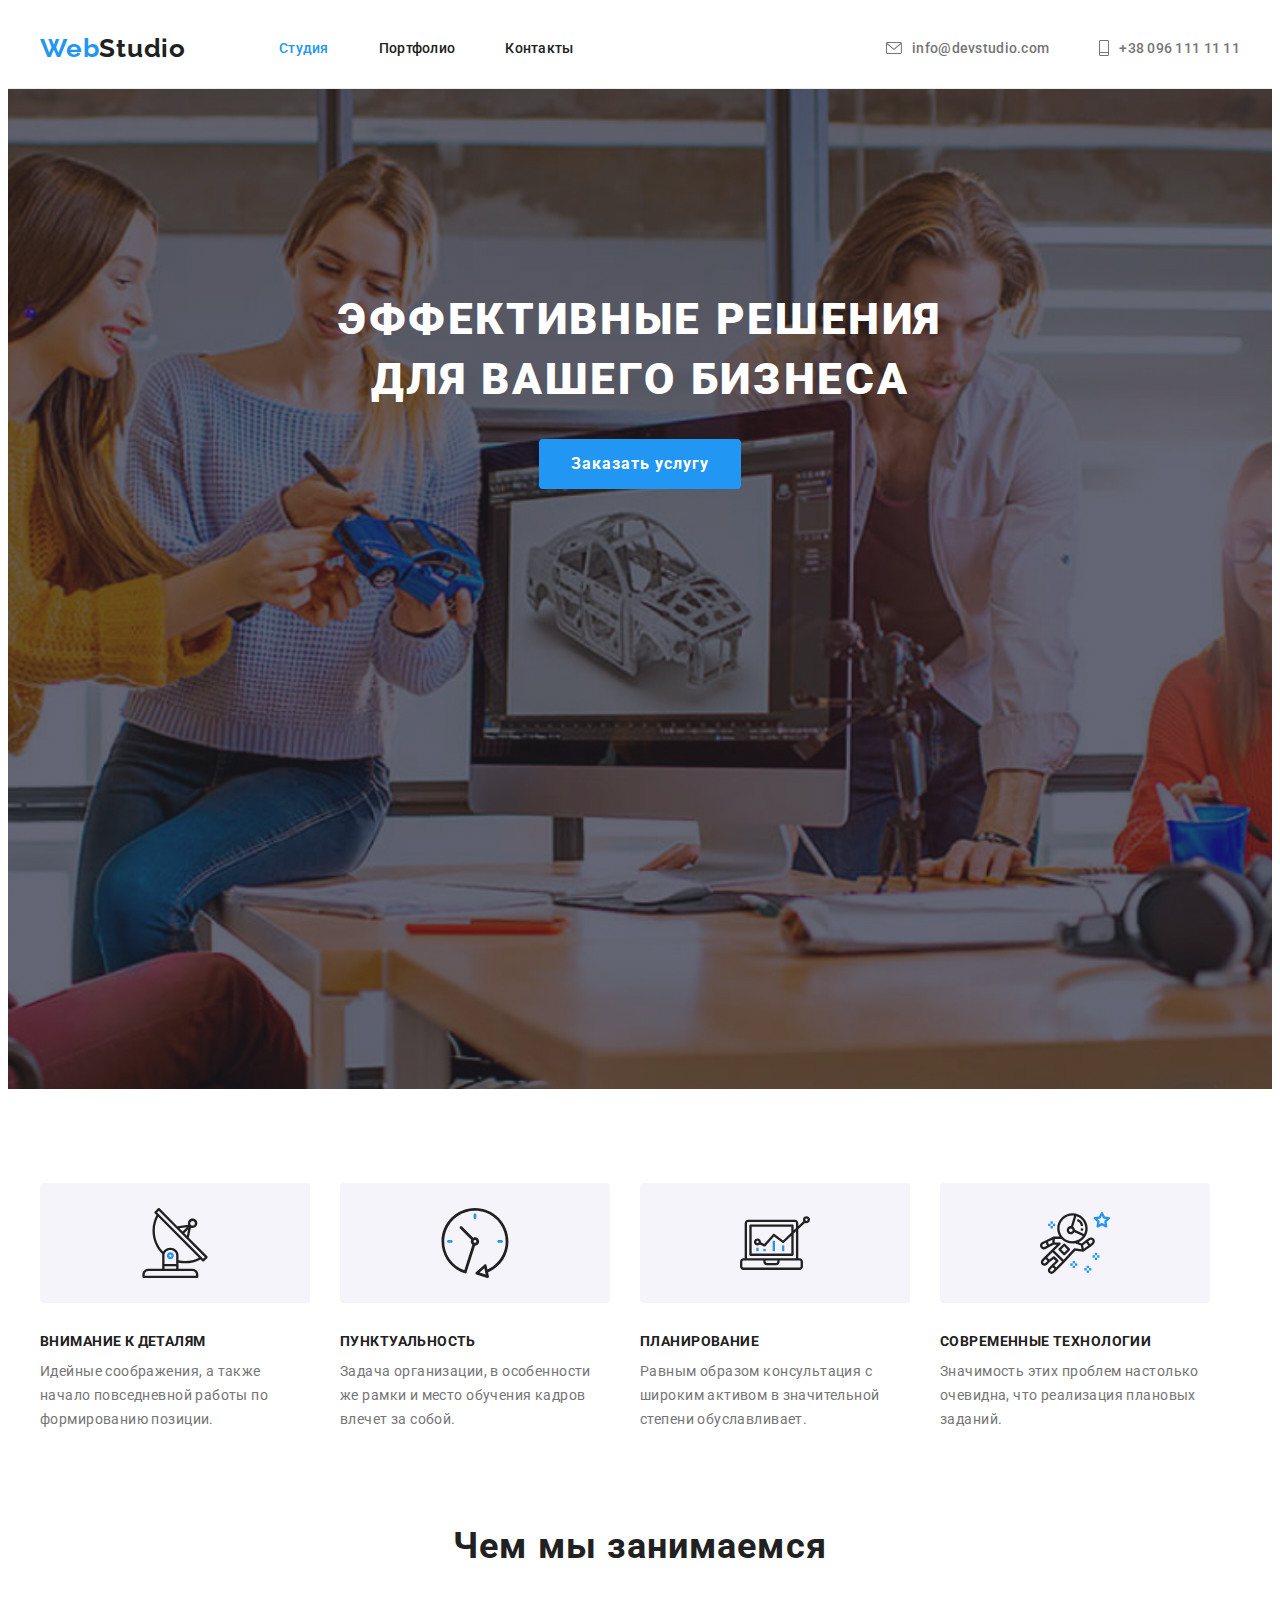
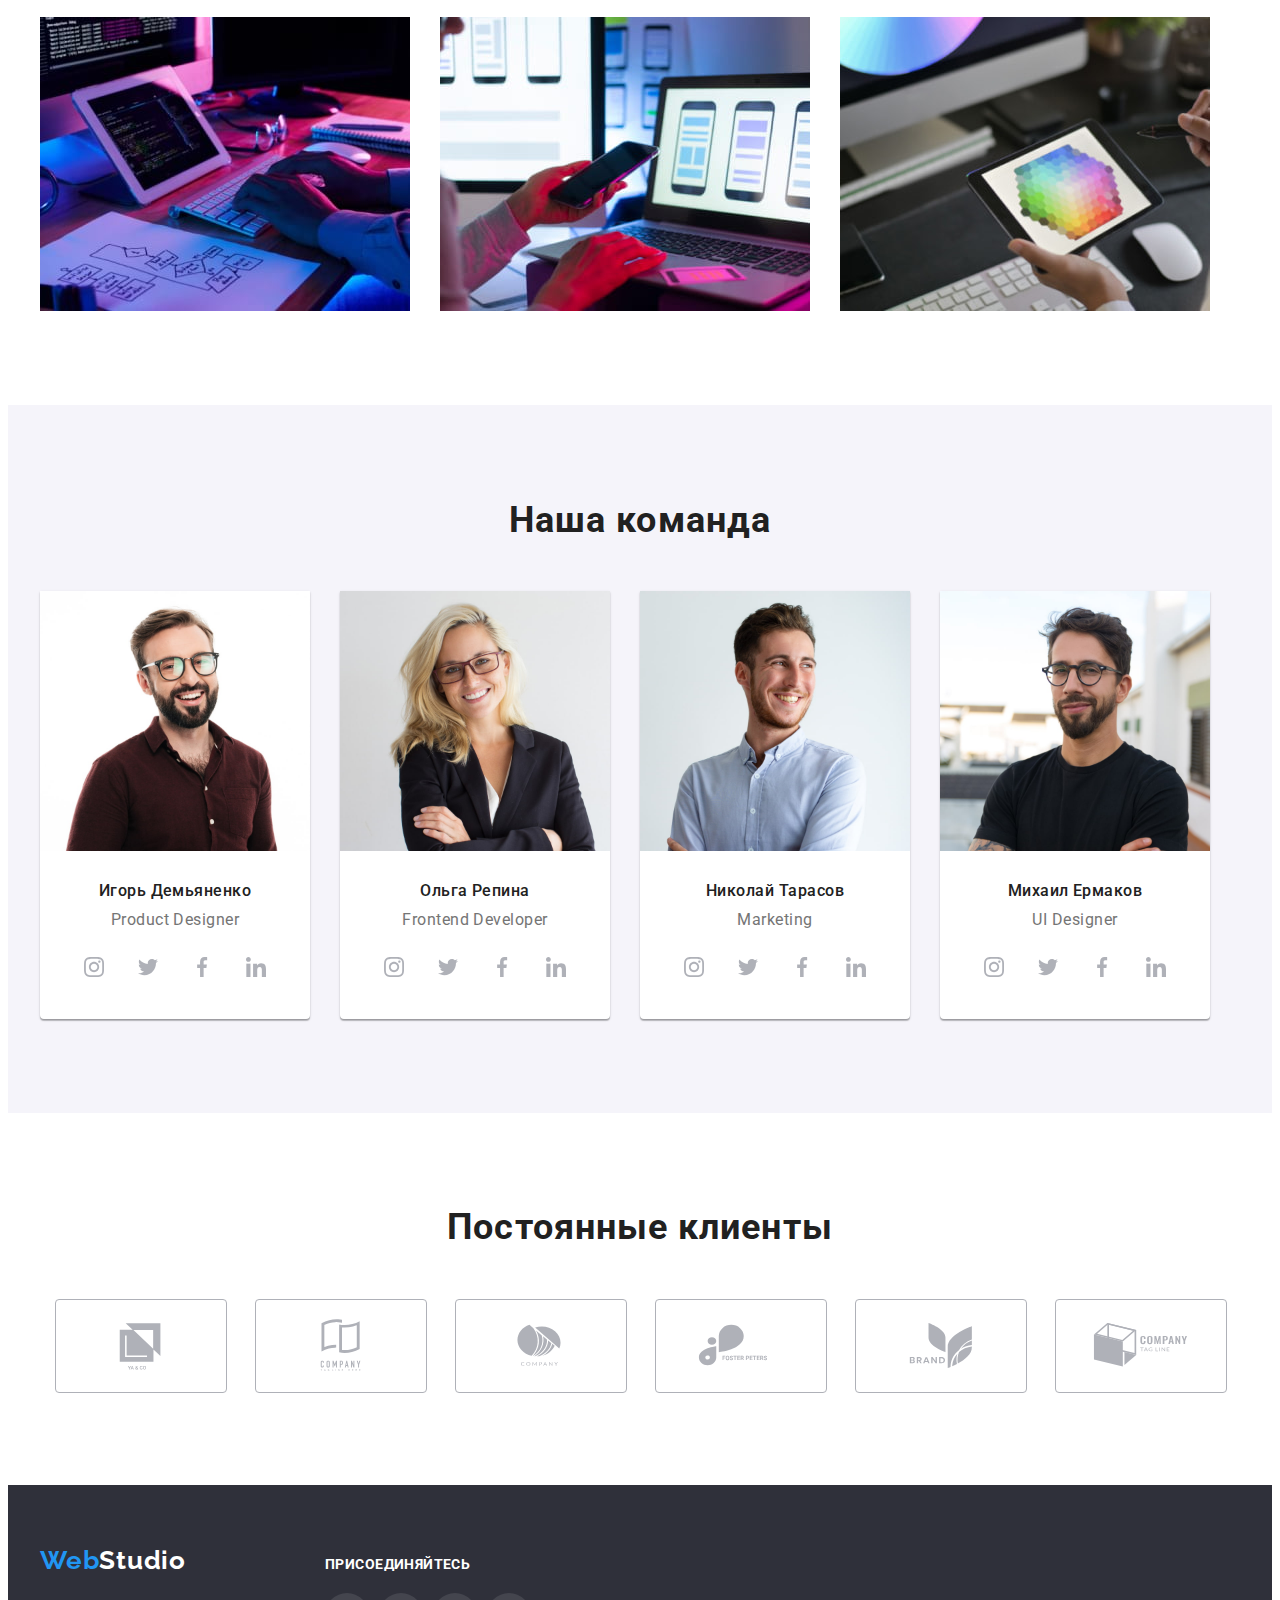
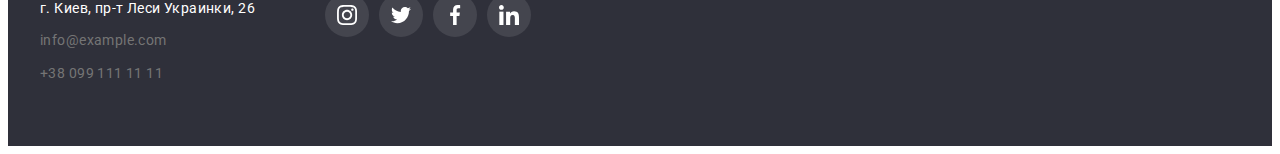
==== index.html @ 0fb49378 "Initial commit" ====
<!DOCTYPE html>
<html lang="ru">
  <head>
    <meta charset="UTF-8" />
    <meta http-equiv="X-UA-Compatible" content="IE=edge" />
    <meta name="viewport" content="width=device-width, initial-scale=1.0" />
    <title>Webstudio</title>
    <!-- Fonts start -->
    <link rel="preconnect" href="https://fonts.googleapis.com" />
    <link rel="preconnect" href="https://fonts.gstatic.com" crossorigin />
    <link
      href="https://fonts.googleapis.com/css2?family=Raleway:wght@700&family=Roboto:wght@400;500;700;900&display=swap"
      rel="stylesheet"
    />
    <link
      rel="stylesheet"
      href="https://cdnjs.cloudflare.com/ajax/libs/modern-normalize/1.1.0/modern-normalize.min.css"
      integrity="sha512-wpPYUAdjBVSE4KJnH1VR1HeZfpl1ub8YT/NKx4PuQ5NmX2tKuGu6U/JRp5y+Y8XG2tV+wKQpNHVUX03MfMFn9Q=="
      crossorigin="anonymous"
      referrerpolicy="no-referrer"
    />
    <!-- Fonts end -->
    <link rel="stylesheet" href="./css/style.css" />
  </head>
  <body>
    <!-- header section -->
    <header class="header section">
      <div class="container">
        <nav class="header-nav">
          <a class="header-logo link logo" href="./index.html">
            Web<span class="logo-accent-main">Studio</span>
          </a>
          <ul class="header-list list">
            <li class="header-item">
              <a class="header-link current link" href="./index.html">Студия</a>
            </li>
            <li class="header-item">
              <a class="header-link link" href="./portfolio.html">Портфолио</a>
            </li>
            <li class="header-item">
              <a class="header-link link" href="">Контакты</a>
            </li>
          </ul>
        </nav>
        <ul class="contacts-list list">
          <li class="contacts-item">
            <a class="header-contacts link" href="mailto:info@devstudio.com">
              <svg class="main-contact-icon" width="16" height="12">
                <use href="./images/icons.svg#icon-mail"></use>
                </svg>
              info@devstudio.com</a>
          </li>
          <li class="contacts-item">
            <a class="header-contacts link" href="tel:+380961111111">
              <svg class="main-contact-icon" width="10" height="16">
                <use href="./images/icons.svg#icon-phone"></use>
                </svg>
              +38 096 111 11 11</a>
          </li>
        </ul>
      </div>
    </header>
    <!-- main section -->
    <main>
      <!--Hero section-->
      <section class="hero">
        <div class="container">
          <h1 class="hero-title">Эффективные решения для вашего бизнеса</h1>
          <button class="hero-btn" type="button">Заказать услугу</button>
        </div>
      </section>
      <!-- About section -->
      <section class="about bgc">
        <div class="container">
          <h2 class="visually-hidden">О нас</h2>
          <ul class="about-list list">
            <li class="about-item">
              <div class="icon-box">
                <svg class="about-icon">
                  <use href="./images/icons.svg#icon-antenna"></use>
                </svg>
              </div>
              <h3 class="about-pre-title">Внимание к деталям</h3>
              <p class="about-text">
                Идейные соображения, а также начало повседневной работы по формированию позиции.
              </p>
            </li>
            <li class="about-item">
              <div class="icon-box">
                <svg class="about-icon">
                  <use href="./images/icons.svg#icon-clock"></use>
                </svg>
              </div>
              <h3 class="about-pre-title">Пунктуальность</h3>
              <p class="about-text">
                Задача организации, в особенности же рамки и место обучения кадров влечет за собой.
              </p>
            </li>
            <li class="about-item">
              <div class="icon-box">
                <svg class="about-icon">
                  <use href="./images/icons.svg#icon-diagram"></use>
                </svg>
              </div>
              <h3 class="about-pre-title">Планирование</h3>
              <p class="about-text">
                Равным образом консультация с широким активом в значительной степени обуславливает.
              </p>
            </li>
            <li class="about-item">
              <div class="icon-box">
                <svg class="about-icon">
                  <use href="./images/icons.svg#icon-astronaut"></use>
                </svg>
              </div>
              <h3 class="about-pre-title">Современные технологии</h3>
              <p class="about-text">
                Значимость этих проблем настолько очевидна, что реализация плановых заданий.
              </p>
            </li>
          </ul>
        </div>
      </section>
      <section class="gallery bgc">
        <div class="container">
          <h2 class="gallery-title title">Чем мы занимаемся</h2>
          <ul class="gallery-list list">
            <li class="gallery-item">
              <img
                class="images"
                src="./images/img-1.jpg"
                alt="работа с пк за столом"
                width="370"
                height="294"
              />
            </li>
            <li class="gallery-item">
              <img
                class="images"
                src="./images/img-2.jpg"
                alt="работа с пк за столом"
                width="370"
                height="294"
              />
            </li>
            <li class="gallery-item">
              <img
                class="images"
                src="./images/img-3.jpg"
                alt="работа с пк за столом"
                width="370"
                height="294"
              />
            </li>
          </ul>
        </div>
      </section>
      <section class="masters">
        <div class="container">
          <h2 class="masters-title title">Наша команда</h2>
          <ul class="masters-list list">
            <li class="masters-item">
              <img
                class="avatar"
                src="./images/img-4.jpg"
                alt="наши сотрудники"
                width="270"
                height="260"
              />
              <div class="card-content">
                <h3 class="masters-item-title">Игорь Демьяненко</h3>
                <p class="masters-item-text" lang="en">Product Designer</p>
                <ul class="masters-soc-list list">
                  <li class="masters-soc-item"><a href="" class="masters-soc-link link">
                      <svg class="masters-soc-icon" width="20" height="20">
                          <use  href="./images/icons.svg#icon-instagram-1"></use>
                      </svg>
                  </a></li>
                  <li class="masters-soc-item"><a href="" class="masters-soc-link link">
                      <svg class="masters-soc-icon" width="20" height="20">
                          <use href="./images/icons.svg#icon-twitter-1"></use>
                      </svg>
                  </a></li>
                  <li class="masters-soc-item"><a href="" class="masters-soc-link link">
                      <svg class="masters-soc-icon" width="20" height="20">
                          <use href="./images/icons.svg#icon-facebook-1"></use>
                      </svg>
                  </a></li>
                  <li class="masters-soc-item"><a href="" class="masters-soc-link link">
                      <svg class="masters-soc-icon" width="20" height="20">
                          <use href="./images/icons.svg#icon-linkedin-1"></use>
                      </svg>
                  </a></li>
              </ul>
              </div>
            </li>
            <li class="masters-item">
              <img
                class="avatar"
                src="./images/img-5.jpg"
                alt="наши сотрудники"
                width="270"
                height="260"
              />
              <div class="card-content">
                <h3 class="masters-item-title">Ольга Репина</h3>
                <p class="masters-item-text" lang="en">Frontend Developer</p>
                <ul class="masters-soc-list list">
                  <li class="masters-soc-item"><a href="" class="masters-soc-link link">
                      <svg class="masters-soc-icon" width="20" height="20">
                          <use  href="./images/icons.svg#icon-instagram-1"></use>
                      </svg>
                  </a></li>
                  <li class="masters-soc-item"><a href="" class="masters-soc-link link">
                      <svg class="masters-soc-icon" width="20" height="20">
                          <use href="./images/icons.svg#icon-twitter-1"></use>
                      </svg>
                  </a></li>
                  <li class="masters-soc-item"><a href="" class="masters-soc-link link">
                      <svg class="masters-soc-icon" width="20" height="20">
                          <use href="./images/icons.svg#icon-facebook-1"></use>
                      </svg>
                  </a></li>
                  <li class="masters-soc-item"><a href="" class="masters-soc-link link">
                      <svg class="masters-soc-icon" width="20" height="20">
                          <use href="./images/icons.svg#icon-linkedin-1"></use>
                      </svg>
                  </a></li>
              </ul>
              </div>
            </li>
            <li class="masters-item">
              <img
                class="avatar"
                src="./images/img-6.jpg"
                alt="наши сотрудники"
                width="270"
                height="260"
              />
              <div class="card-content">
                <h3 class="masters-item-title">Николай Тарасов</h3>
                <p class="masters-item-text" lang="en">Marketing</p>
                <ul class="masters-soc-list list">
                  <li class="masters-soc-item"><a href="" class="masters-soc-link link">
                      <svg class="masters-soc-icon" width="20" height="20">
                          <use  href="./images/icons.svg#icon-instagram-1"></use>
                      </svg>
                  </a></li>
                  <li class="masters-soc-item"><a href="" class="masters-soc-link link">
                      <svg class="masters-soc-icon" width="20" height="20">
                          <use href="./images/icons.svg#icon-twitter-1"></use>
                      </svg>
                  </a></li>
                  <li class="masters-soc-item"><a href="" class="masters-soc-link link">
                      <svg class="masters-soc-icon" width="20" height="20">
                          <use href="./images/icons.svg#icon-facebook-1"></use>
                      </svg>
                  </a></li>
                  <li class="masters-soc-item"><a href="" class="masters-soc-link link">
                      <svg class="masters-soc-icon" width="20" height="20">
                          <use href="./images/icons.svg#icon-linkedin-1"></use>
                      </svg>
                  </a></li>
              </ul>
              </div>
            </li>
            <li class="masters-item">
              <img
                class="avatar"
                src="./images/img-7.jpg"
                alt="наши сотрудники"
                width="270"
                height="260"
              />
              <div class="card-content">
                <h3 class="masters-item-title">Михаил Ермаков</h3>
                <p class="masters-item-text" lang="en">UI Designer</p>
                <ul class="masters-soc-list list">
                  <li class="masters-soc-item"><a href="" class="masters-soc-link link">
                    <svg class="masters-soc-icon" width="20" height="20">
                      <use  href="./images/icons.svg#icon-instagram-1"></use>
                  </svg>
              </a></li>
              <li class="masters-soc-item"><a href="" class="masters-soc-link link">
                  <svg class="masters-soc-icon" width="20" height="20">
                      <use href="./images/icons.svg#icon-twitter-1"></use>
                  </svg>
              </a></li>
              <li class="masters-soc-item"><a href="" class="masters-soc-link link">
                  <svg class="masters-soc-icon" width="20" height="20">
                      <use href="./images/icons.svg#icon-facebook-1"></use>
                  </svg>
              </a></li>
              <li class="masters-soc-item"><a href="" class="masters-soc-link link">
                  <svg class="masters-soc-icon" width="20" height="20">
                      <use href="./images/icons.svg#icon-linkedin-1"></use>
                  </svg>
                  </a></li>
              </ul>
              </div>
            </li>
          </ul>
        </div>
      </section>
      <section class="clients">
        <div class="container">
          <h2 class="clients-title title">Постоянные клиенты</h2>
          <ul class="clients-list list">
            <li class="clients-item"><a href="" class="clients-link link">
              <svg class="clients-icon" width="106" height="60">
                <use href="./images/icons.svg#icon-logo-1"></use>
              </svg>
              </a>
            </li>
            <li class="clients-item"><a href="" class="clients-link link">
              <svg class="clients-icon" width="106" height="60">
                <use href="./images/icons.svg#icon-logo-2"></use>
              </svg>
            </a>
            </li>
            <li class="clients-item"><a href="" class="clients-link link">
              <svg class="clients-icon" width="106" height="60">
                <use href="./images/icons.svg#icon-logo-3"></use>
              </svg>
            </a>
            </li>
            <li class="clients-item"><a href="" class="clients-link link">
              <svg class="clients-icon" width="106" height="60">
                <use href="./images/icons.svg#icon-logo-4"></use>
              </svg>
            </a>
            </li>
            <li class="clients-item"><a href="" class="clients-link link">
              <svg class="clients-icon" width="106" height="60">
                <use href="./images/icons.svg#icon-logo-5"></use>
              </svg>
            </a>
            </li>
            <li class="clients-item"><a href="" class="clients-link link">
              <svg class="clients-icon" width="106" height="60">
                <use href="./images/icons.svg#icon-logo-6"></use>
              </svg>
            </a>
            </li>
          </ul>
        </div>
      </section>
    </main>
    <!-- footer section -->
    <footer class="footer">
      <div class="container"> 
        <div class="online">
          <a class="footer-logo link logo" href="./index.html" lang="en"
            >Web<span class="logo-accent">Studio</span></a
          >
          <address class="footer-address">
            <ul class="footer-list list">
              <li class="footer-item">
                <a
                  class="footer-text link"
                  href="https://goo.gl/maps/RJscWmazuHwLruKx6"
                  target="_blank"
                  rel="noopener noreferrer nofollow"
                  >г. Киев, пр-т Леси Украинки, 26</a
                >
              </li>
              <li class="footer-item">
                <a class="footer-link link" href="mailto:info@example.com">info@example.com</a>
              </li>
              <li class="footer-item">
                <a class="footer-link link" href="tel:+380991111111">+38 099 111 11 11</a>
              </li>
            </ul>
          </address>
        </div>
        <div class="footer-join">
          <p class="footer-title">присоединяйтесь</p>
          <ul class="join-list list">
              <li class="join-item">
                  <svg class="footer-soc-icon" width="20" height="20">
                      <use  href="./images/icons.svg#icon-instagram"></use>
                  </svg>
              </li>
              <li class="join-item">
                  <svg class="footer-soc-icon" width="20" height="20">
                      <use  href="./images/icons.svg#icon-twitter"></use>
                  </svg>
              </li>
              <li class="join-item">
                  <svg class="footer-soc-icon" width="20" height="20">
                      <use  href="./images/icons.svg#icon-facebook"></use>
                  </svg>
              </li>
              <li class="join-item">
                  <svg class="footer-soc-icon" width="20" height="20">
                      <use  href="./images/icons.svg#icon-linkedin"></use>
                  </svg>
              </li>
          </ul>
      </div>
      </div>
    </footer>
  </body>
</html>
---- css/style.css ----
:root {
  --title-color: #212121;
  --main-color: #757575;
  --accent-color: #2196f3;
  --second-title-color: #ffffff;
  --background-color: #e5e5e5;
  --secondary-bgc: #f5f4fa;
  --third-bgc: #2f303a;
  --icon-color: #AFB1B8;
}
body {
  font-family: 'Roboto', sans-serif;
  color: var(--title-color);
  background-color: var(--second-title-color);
  font-size: 14px;
  letter-spacing: 0.03em;
}
p,
h1,
h2,
h3,
h4,
h5,
h6 {
  margin: 0;
}
address {
  font-style: normal;
}
section {
  padding-top: 94px;
  padding-bottom: 94px;
}
/*reset styles */
.link {
  text-decoration: none;
  color: inherit;
}
.list {
  list-style: none;
  padding: 0;
  margin: 0;
}
img {
  display: block;
  max-width: 100%;
  height: auto;
}
.button {
  font-family: 'Roboto';
  font-style: normal;
  font-weight: 500;
  font-size: 16px;
  line-height: calc(30 / 16);
  text-align: center;
  letter-spacing: 0.03em;
  color: var(--title-color);
  background-color: var(--secondary-bgc);
}
.button:hover,
.button:focus {
  color: var(--second-title-color);
  background-color: var(--accent-color);
}
button {
  cursor: pointer;
  border: none;
}
.bgc {
  color: var(--background-color);
}
.visually-hidden {
  position: absolute;
  white-space: nowrap;
  width: 1px;
  height: 1px;
  overflow: hidden;
  border: 0;
  padding: 0;
  clip: rect(0 0 0 0);
  clip-path: inset(50%);
  margin: -1px;
}
.container {
  width: 1200px;
  padding-right: 15px;
  padding-left: 15px;
  margin: 0 auto;
}
.logo {
  font-family: 'Raleway';
  font-weight: 700;
  font-size: 26px;
  line-height: calc(31 / 26);
  letter-spacing: 0.03em;
}

.title {
  font-weight: 700;
  font-size: 36px;
  line-height: 1.16;
  letter-spacing: 0.03em;
}
/* Header section*/
.header-list {
  display: flex;
}
.header-nav {
  display: flex;
  align-items: center;
}
.header .container {
  display: flex;
  align-items: center;
}
.contacts-list {
  margin-left: auto;
}
.header {
  border-bottom: 1px solid #ececec;
}
.header-item:not(:last-child) {
  margin-right: 50px;
}
.header-logo {
  margin-right: 93px;
  color: var(--accent-color);
}
.logo-accent-main {
  color: var(--title-color);
}
.header-link {
  padding-top: 32px;
  padding-bottom: 32px;
  display: block;
  font-weight: 500;
  font-size: 14px;
  line-height: calc(16 / 14);
  letter-spacing: 0.02em;
  color: var(--title-color);
}
.header-link:hover,
.header-link:focus {
  color: var(--accent-color);
}
.header-link.current {
  color: var(--accent-color);
}

.header-contacts {
  display: flex;
  align-items: center;
  font-weight: 500;
  font-size: 14px;
  line-height: calc(16 / 14);
  letter-spacing: 0.02em;
  color: var(--main-color);
}
.header-contacts:hover,
.header-contacts:focus {
  color: var(--accent-color);
}
.contacts-list {
  display: flex;
}
.contacts-item + .contacts-item {
  margin-left: 50px;
  display: flex;
}
.main-contact-icon {
  margin-right: 10px;
  fill: currentColor;
}
/* Hero section*/
.hero {
  background-color: var(--third-bgc);
  text-align: center;
  padding: 200px 0;
  background-image: linear-gradient(rgba(47, 48, 58, 0.4), rgba(47, 48, 58, 0.4)),
    url(../images/bg-image.jpg);
  background-repeat: no-repeat;
  background-position: center;
  background-size: cover;
  max-width: 1600px;
  height: 600px;
  margin: 0 auto;
}
.hero-title {
  margin: 0 auto;
  margin-bottom: 30px;
  font-weight: 900;
  width: 696px;
  max-width: 700;
  font-size: 44px;
  line-height: calc(60 / 44);
  letter-spacing: 0.06em;
  text-transform: uppercase;
  text-align: center;
  color: var(--second-title-color);
}
.hero-btn {
  padding: 10px 32px;
  border-radius: 4px;
  min-width: 200px;
  font-family: inherit;
  font-weight: 700;
  font-size: 16px;
  line-height: 1.88;
  border: none;
  letter-spacing: 0.06em;
  color: var(--second-title-color);
  background-color: var(--accent-color);
  transition: background-color 250ms cubic-bezier(0.4, 0, 0.2, 1) ,color 250ms cubic-bezier(0.4, 0, 0.2, 1) ;
}
.hero-btn:hover,
.hero-btn:focus {
  color: var(--second-title-color);
  background-color: #188ce8;
}
/* About */
.about-list {
  display: flex;
}
.about {
  padding-bottom: 0;
}
.about-item {
  flex-basis: 270px;
}
.about-pre-title {
  font-weight: 700;
  font-size: 14px;
  margin-bottom: 10px;
  line-height: calc(16 / 14);
  letter-spacing: 0.03em;
  text-transform: uppercase;
  color: var(--title-color);
}

.about-text {
  font-weight: 400;
  font-size: 14px;
  line-height: calc(24 / 14);
  letter-spacing: 0.03em;
  color: var(--main-color);
}
.about-item:not(:last-child) {
  margin-right: 30px;
}
.icon-box {
  display: flex;
  justify-content: center;
  align-items: center;
  width: 270px;
  height: 120px;
  background-color: var(--secondary-bgc);
  border-radius: 4px;
  margin-bottom: 30px;
}
.about-icon {
  width: 70px;
  height: 70px;
}

/* Gallery */
.gallery-list {
  display: flex;
  margin: 0;
}
.gallery-item:not(:last-child) {
  margin-right: 30px;
}
.gallery-title {
  font-weight: 700;
  font-size: 36px;
  line-height: calc(42 / 36);
  text-align: center;
  letter-spacing: 0.03em;
  color: var(--title-color);
  margin-bottom: 50px;
}
/* Masters */
.masters {
  background-color: var(--secondary-bgc);
}
.masters-list {
  display: flex;
  margin: 0;
}
.masters-item {
  width: 270px;
  background-color: var(--second-title-color);
  box-shadow: 0px 1px 3px rgba(0, 0, 0, 0.12), 0px 1px 1px rgba(0, 0, 0, 0.14),
    0px 2px 1px rgba(0, 0, 0, 0.2);
  border-radius: 0px 0px 4px 4px;
}
.masters-item:not(:last-child) {
  margin-right: 30px;
}
.masters-title {
  font-weight: 700;
  font-size: 36px;
  line-height: calc(42 / 36);
  text-align: center;
  letter-spacing: 0.03em;
  color: var(--title-color);
  margin-bottom: 50px;
}
.card-content {
  padding: 30px 0;
  text-align: center;
}
.masters-item-title {
  font-weight: 500;
  font-size: 16px;
  line-height: calc(19 / 16);
  text-align: center;
  letter-spacing: 0.03em;
  color: var(--title-color);
  margin-bottom: 10px;
}
.masters-item-text {
  font-weight: 400;
  font-size: 16px;
  line-height: calc(19 / 16);
  text-align: center;
  letter-spacing: 0.03em;
  color: var(--main-color);
  margin-bottom: 16px;
}
.masters-soc-list {
  display: flex;
  justify-content: center;
}

.masters-soc-item {
  width: 44px;
  height: 44px;
  margin-right: 10px;
}

.masters-soc-item:last-child {
  margin-right: 0;
}

.masters-soc-link {
  display: flex;
  align-items: center;
  justify-content: center;
  width: 44px;
  height: 44px;
  border-radius: 50%;
  color: var(--icon-color);
}

.masters-soc-icon {
  fill: currentColor;
}

.masters-soc-link:hover,
.masters-soc-link:focus {
  background-color: var(--accent-color);
  color: var(--second-title-color);
}
/* Navigation */
.features-list {
  display: flex;
  flex-wrap: wrap;
  margin-top: 0px;
  margin: 0;
}
.nav-item:not(:last-child) {
  margin-right: 8px;
}
.button.nav:hover,
.button.nav:focus {
  box-shadow: 0px 3px 1px rgba(0, 0, 0, 0.1), 0px 1px 2px rgba(0, 0, 0, 0.08),
    0px 2px 2px rgba(0, 0, 0, 0.12);
}
.navigation-list .button {
  padding: 6px 22px;
  border-radius: 4px;
  font-weight: 500;
}
.navigation-list {
  display: flex;
  justify-content: center;
  margin-top: 0px;
  margin-bottom: 50px;
}
.link-text {
  padding: 20px 24px;
  border: 1px solid #eeeeee;
  border-top: none;
}
.features-title {
  margin-bottom: 4px;
  font-weight: 700;
  font-size: 18px;
  line-height: 2;
  letter-spacing: 0.06em;
  color: var(--title-color);
}

.features-text {
  font-weight: 400;
  font-size: 16px;
  line-height: 1.88;
  letter-spacing: 0.03em;
  color: var(--main-color);
}
.features-item {
  background-color: var(--second-title-color);
  margin-right: 30px;
  margin-bottom: 30px;
  width: 370px;
}
.features-item:nth-child(3n) {
  margin-right: 0;
}
.features-item:nth-last-child(-n + 3) {
  margin-bottom: 0;
}
.features-item .link {
  display: block;
}

.features-item .link:hover,
.features-item .link:focus {
  box-shadow: 0px 1px 1px rgba(0, 0, 0, 0.12), 0px 4px 4px rgba(0, 0, 0, 0.06),
    1px 4px 6px rgba(0, 0, 0, 0.16);
}

/* Clients-title*/

.clients-title {
  text-align: center;
  margin-bottom: 50px;
  color: var(--title-color);
}

.clients-list {
  display: flex;
  justify-content: center;
  text-align: center;
}

.clients-item {
  width: 170px;
  height: 92px;
  margin-right: 30px;
}

.clients-item:last-child {
  margin-right: 0;
}

.clients-link {
  display: flex;
  justify-content: center;
  align-items: center;
  width: 100%;
  height: 100%;
  color: var(--icon-color);
  border: 1px solid #afb1b8;
  border-radius: 4px;
}

.clients-icon {
  fill: currentColor;
}

.clients-link:hover,
.clients-link:focus {
  color: var(--accent-color);
  border-color: var(--accent-color);
}

/* Footer */
.footer-address {
  margin-top: 20px;
}
.footer {
  background-color: var(--third-bgc);
  padding-top: 60px;
  padding-bottom: 60px;
}
.footer-list {
  margin: 0;
}
.footer-logo {
  color: var(--accent-color);
}
.logo-accent {
  color: var(--second-title-color);
}
.footer-item {
  font-style: normal;
}
.footer-item:not(:last-child) {
  margin-bottom: 9px;
}
.footer-text {
  margin-bottom: 9px;
  font-weight: 400;
  font-size: 14px;
  line-height: calc(24 / 14);
  letter-spacing: 0.03em;
  color: var(--second-title-color);
}
.footer-link {
  font-weight: 400;
  font-size: 14px;
  line-height: 1.71;
  letter-spacing: 0.03em;
  color: var(--main-color);
  margin-bottom: 9px;
}
.footer-link:hover,
.footer-link:focus {
  color: var(--accent-color);
}
.footer-title {
  font-size: 14px;
  font-weight: 700;
  line-height: 1.14;
  letter-spacing: 0.03em;
  text-transform: uppercase;
  color: var(--second-title-color);
}

.join-list {
  display: flex;
}
.footer-join {
  margin-left: 70px;
}

.footer-title {
  margin-bottom: 20px;
}
.join-item {
  display: flex;
  justify-content: center;
  align-items: center;
  width: 44px;
  height: 44px;
  background: rgba(255, 255, 255, 0.1);
  border-radius: 50%;
  margin-right: 10px;
  color: var(--second-title-color);
}

.join-item:last-child {
  margin-right: 0;
}

.footer-soc-icon {
  fill: currentColor;
}

.join-item:hover,
.join-item:focus {
  background-color: var(--accent-color);
}
/* .container.footer-navigation {
  display: flex;
} */
.footer .container {
  display: flex;
  align-items: baseline;
}
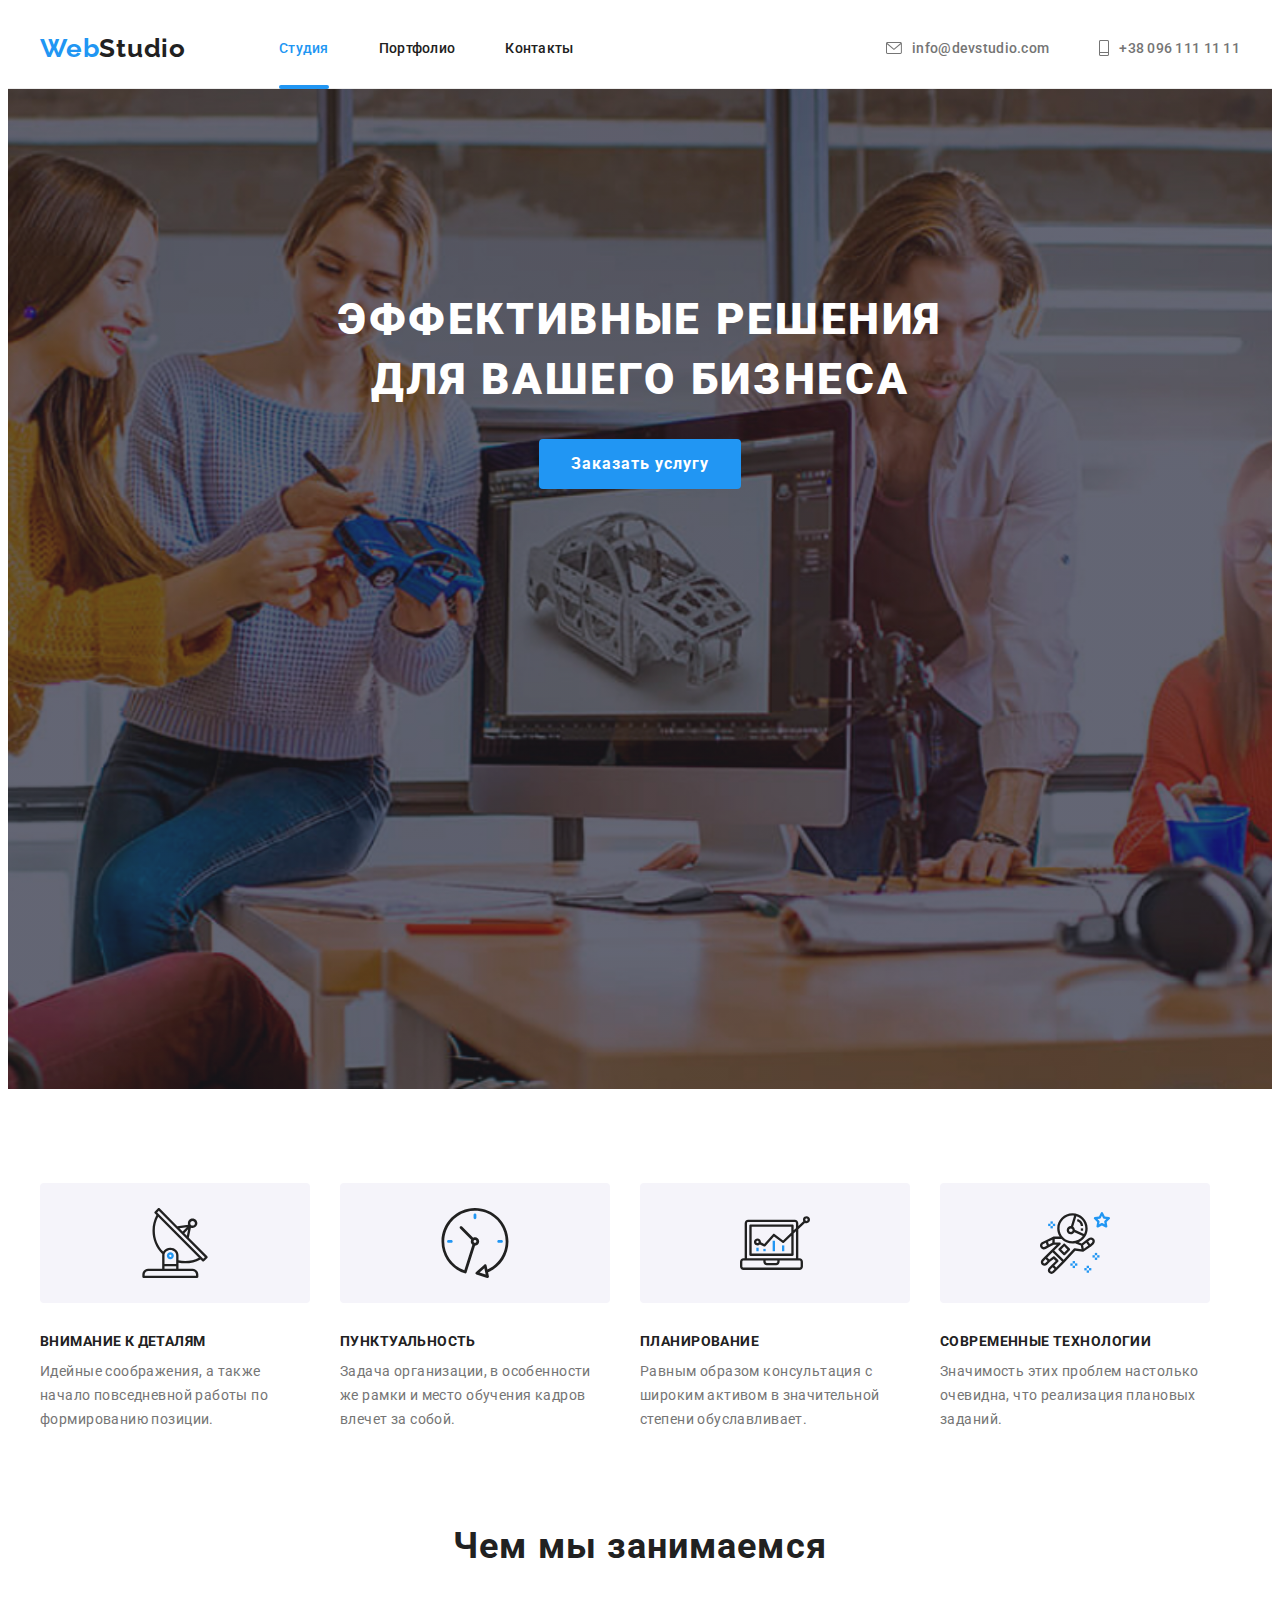
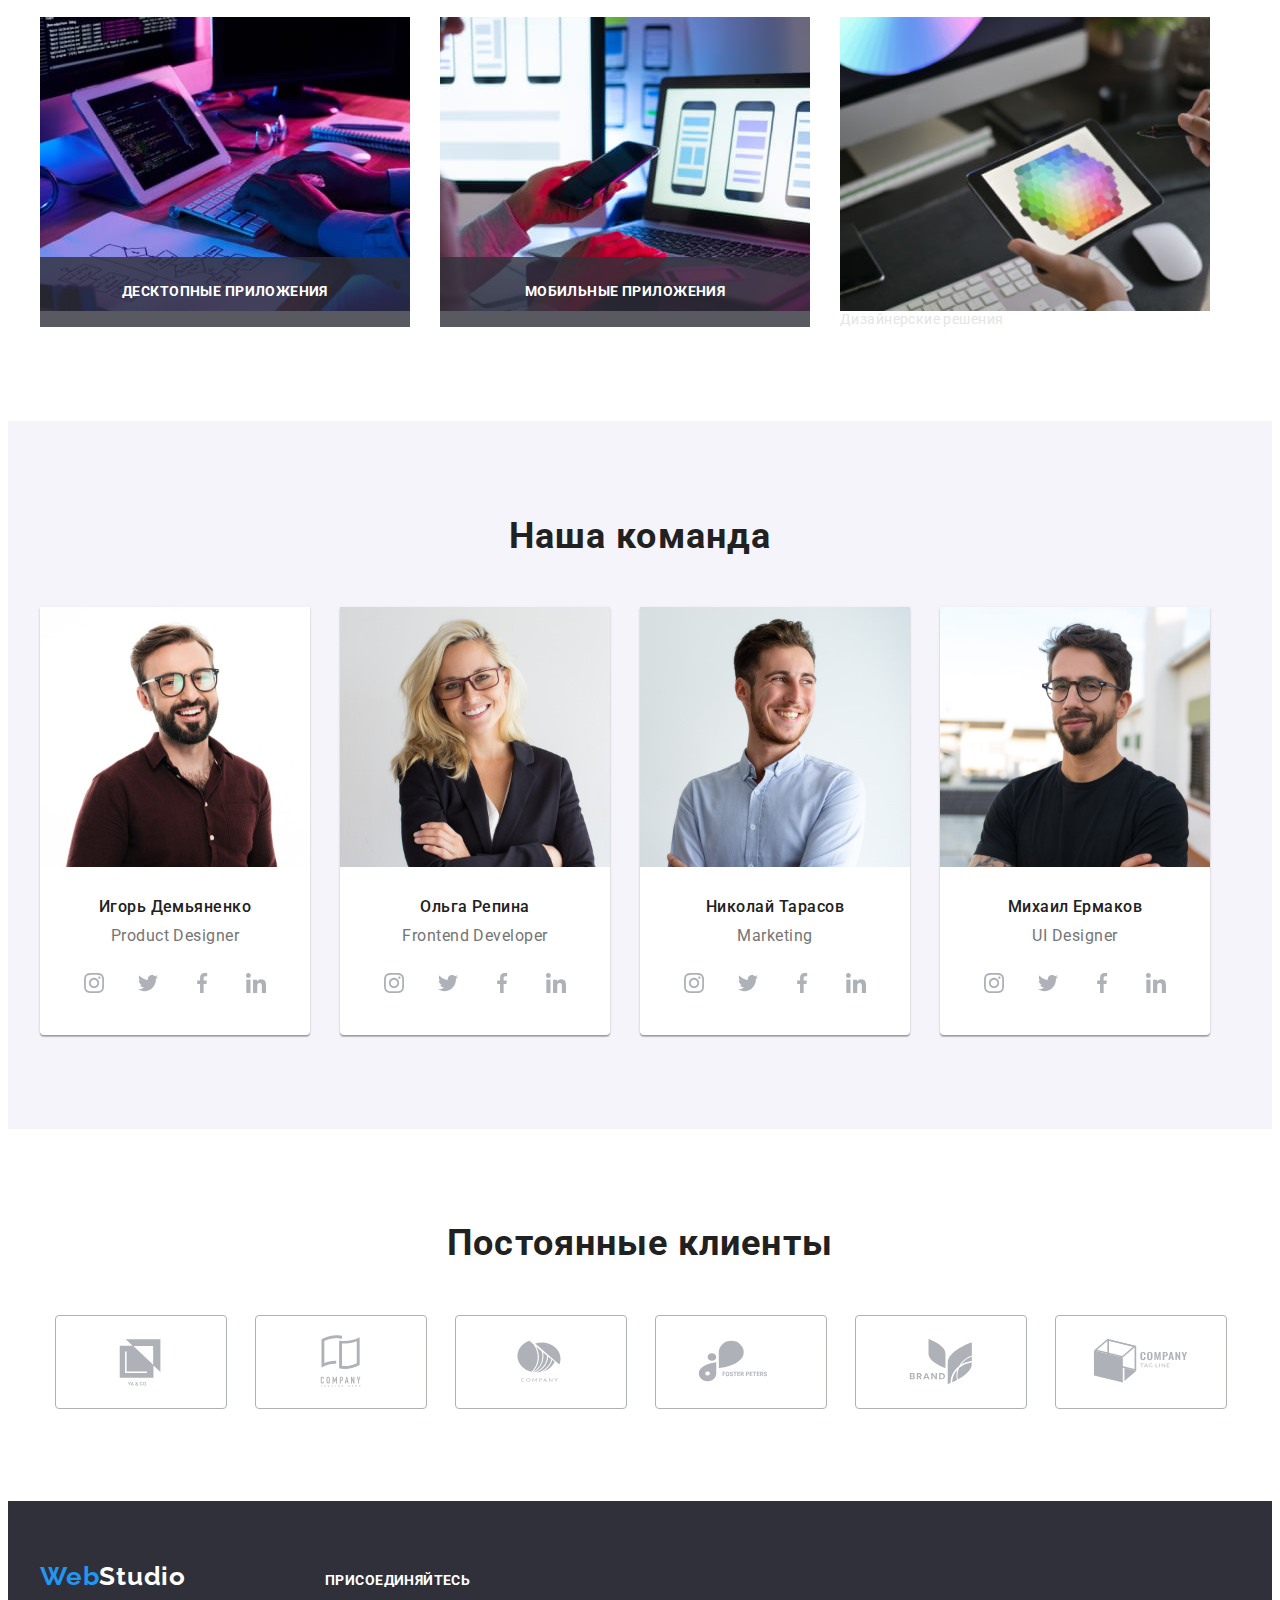
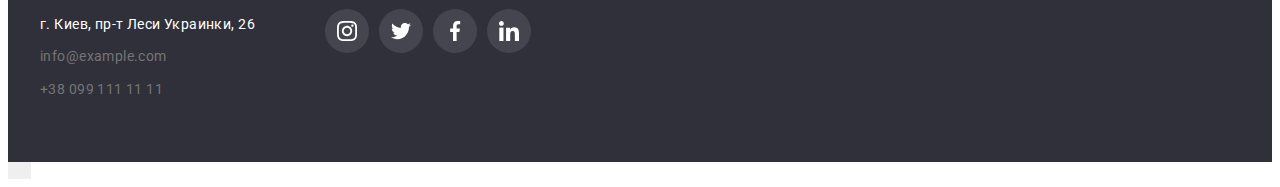
==== commit d02ffbf2: "hw-05" ====
--- a/index.html
+++ b/index.html
@@ -64,9 +64,9 @@
     <main>
       <!--Hero section-->
       <section class="hero">
-        <div class="container">
+        <div class="container flex">
           <h1 class="hero-title">Эффективные решения для вашего бизнеса</h1>
-          <button class="hero-btn" type="button">Заказать услугу</button>
+          <button class="hero-btn" type="button" data-modal-open>Заказать услугу</button>
         </div>
       </section>
       <!-- About section -->
@@ -131,8 +131,8 @@
                 src="./images/img-1.jpg"
                 alt="работа с пк за столом"
                 width="370"
-                height="294"
-              />
+                height="294"/>
+              <p class="gallery-top-text">десктопные приложения</p>
             </li>
             <li class="gallery-item">
               <img
@@ -140,8 +140,8 @@
                 src="./images/img-2.jpg"
                 alt="работа с пк за столом"
                 width="370"
-                height="294"
-              />
+                height="294"/>
+              <p class="gallery-top-text">Мобильные приложения</p>
             </li>
             <li class="gallery-item">
               <img
@@ -149,8 +149,8 @@
                 src="./images/img-3.jpg"
                 alt="работа с пк за столом"
                 width="370"
-                height="294"
-              />
+                height="294/>
+              <p class="gallery-top-text">Дизайнерские решения</p>
             </li>
           </ul>
         </div>
@@ -400,5 +400,14 @@
       </div>
       </div>
     </footer>
+    <div class="backdrop is-hidden" data-modal>
+      <div class="modal">
+      <button type="button" class="modal-button" data-modal-close>
+          <svg class="modal-soc-icon" width="11" height="11">
+              <use  href="./images/icons.svg#icon-Vector"></use>
+      </button>
+  </div>
+      </div>
+      <script src="./js/modal.js"></script>
   </body>
 </html>
--- a/css/style.css
+++ b/css/style.css
@@ -130,6 +130,7 @@
   color: var(--title-color);
 }
 .header-link {
+  position: relative;
   padding-top: 32px;
   padding-bottom: 32px;
   display: block;
@@ -147,6 +148,18 @@
   color: var(--accent-color);
 }
 
+.header-link.current:after {
+  content: '';
+  bottom: -1px;
+  display: block;
+  width: 100%;
+  height: 4px;
+  position: absolute;
+
+  background: #2196F3;
+  border-radius: 2px;
+}
+
 .header-contacts {
   display: flex;
   align-items: center;
@@ -155,6 +168,7 @@
   line-height: calc(16 / 14);
   letter-spacing: 0.02em;
   color: var(--main-color);
+  transition: color 250ms cubic-bezier(0.4, 0, 0.2, 1) ;
 }
 .header-contacts:hover,
 .header-contacts:focus {
@@ -270,6 +284,10 @@
 .gallery-item:not(:last-child) {
   margin-right: 30px;
 }
+.gallery-item {
+  position: relative;
+}
+
 .gallery-title {
   font-weight: 700;
   font-size: 36px;
@@ -278,6 +296,23 @@
   letter-spacing: 0.03em;
   color: var(--title-color);
   margin-bottom: 50px;
+}
+.gallery-top-text {
+  display: flex;
+  justify-content: center;
+  align-items: center;
+position: absolute;
+bottom: 0;
+
+width: 100%;
+height: 70px;
+font-weight: 700;
+line-height: 1.14;
+text-align: center;
+text-transform: uppercase;
+
+color:var(--second-title-color);
+background-color: rgba(47, 48, 58, 0.8);;
 }
 /* Masters */
 .masters {
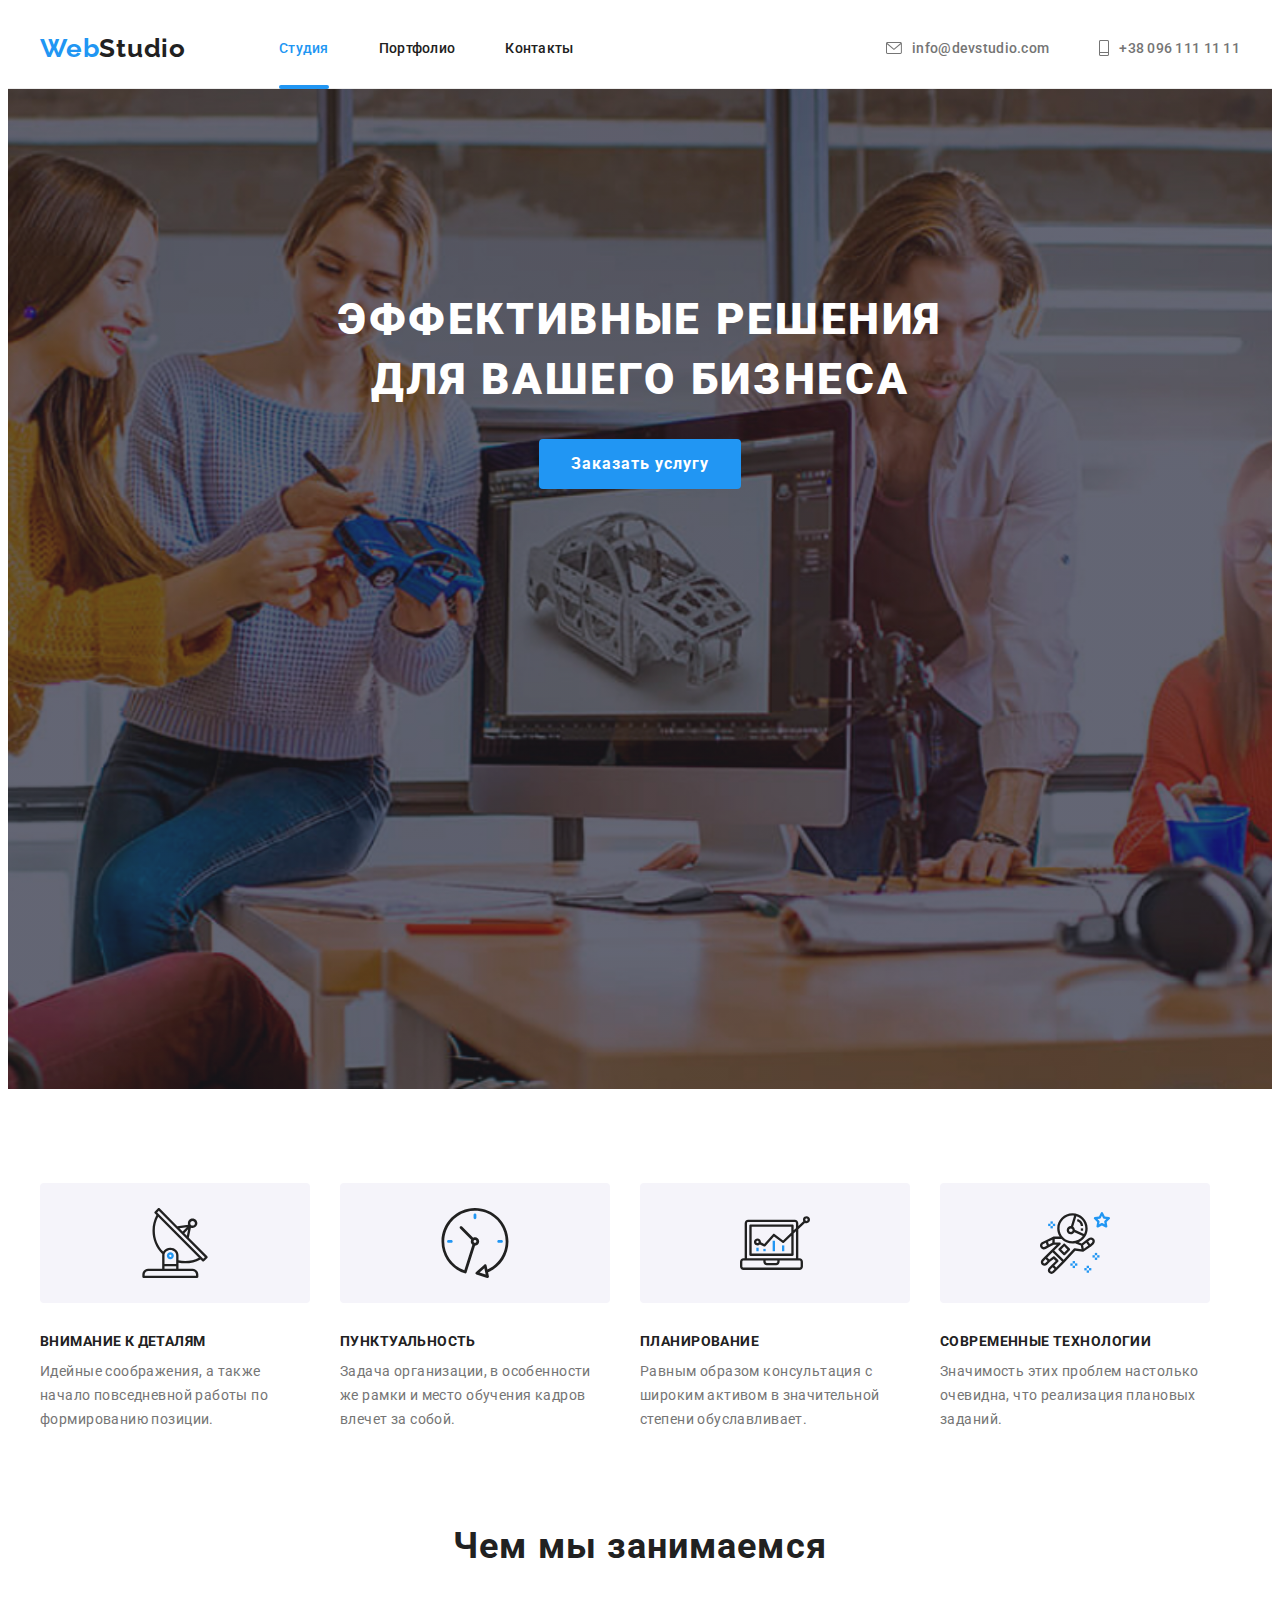
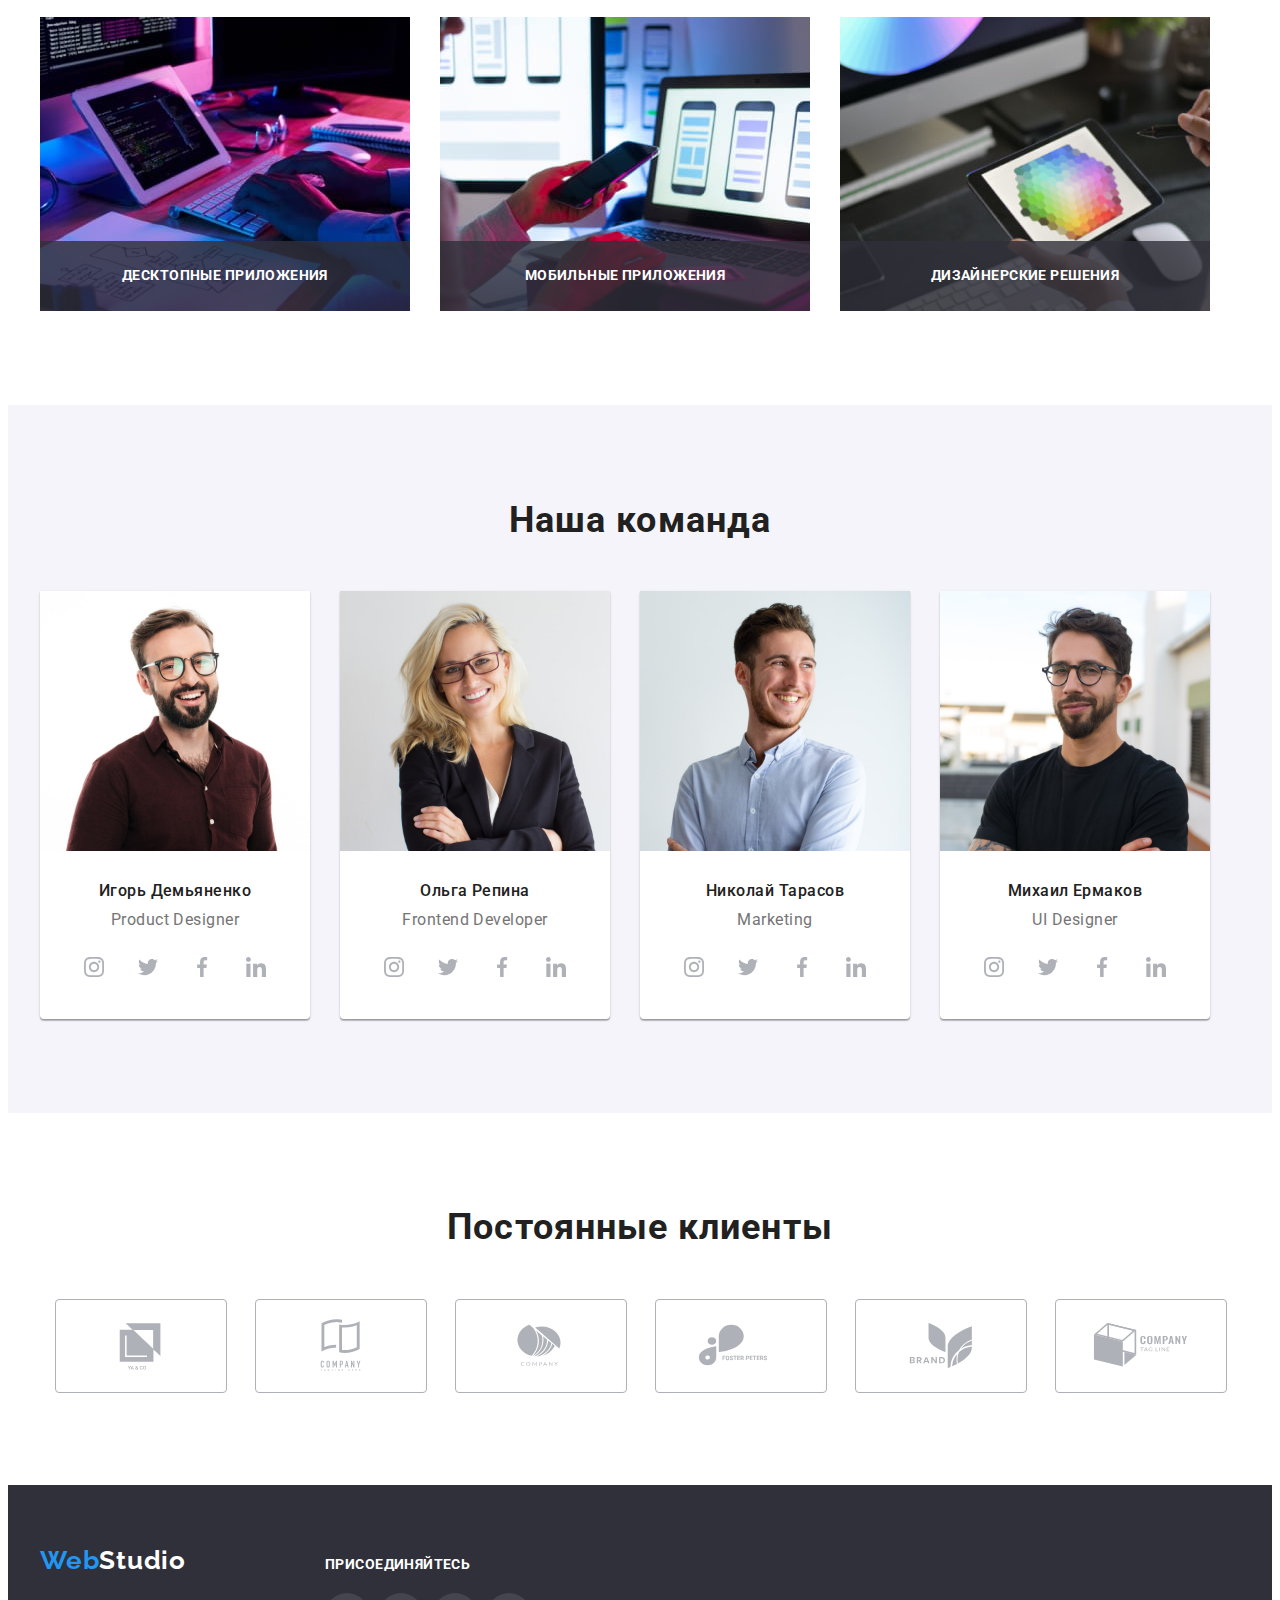
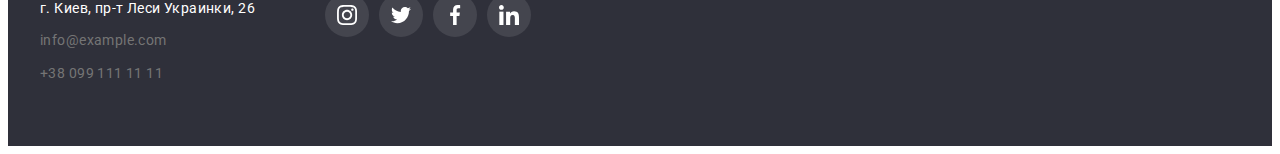
==== commit 193eb5b8: "hw-05" ====
--- a/index.html
+++ b/index.html
@@ -131,7 +131,8 @@
                 src="./images/img-1.jpg"
                 alt="работа с пк за столом"
                 width="370"
-                height="294"/>
+                height="294"
+                />
               <p class="gallery-top-text">десктопные приложения</p>
             </li>
             <li class="gallery-item">
@@ -140,18 +141,19 @@
                 src="./images/img-2.jpg"
                 alt="работа с пк за столом"
                 width="370"
-                height="294"/>
+                height="294"
+                />
               <p class="gallery-top-text">Мобильные приложения</p>
             </li>
             <li class="gallery-item">
               <img
-                class="images"
-                src="./images/img-3.jpg"
-                alt="работа с пк за столом"
-                width="370"
-                height="294/>
+              class="images"
+             src="./images/img-3.jpg"
+             alt="работа за пк" width="370"
+             height="294"
+             />
               <p class="gallery-top-text">Дизайнерские решения</p>
-            </li>
+          </li>
           </ul>
         </div>
       </section>
@@ -404,10 +406,11 @@
       <div class="modal">
       <button type="button" class="modal-button" data-modal-close>
           <svg class="modal-soc-icon" width="11" height="11">
-              <use  href="./images/icons.svg#icon-Vector"></use>
-      </button>
-  </div>
-      </div>
+              <use  href="./images/icons.svg#icon-vector"></use>
+          </svg>
+            </button>
+          </div>
+        </div>
       <script src="./js/modal.js"></script>
   </body>
 </html>
--- a/css/style.css
+++ b/css/style.css
@@ -465,6 +465,38 @@
   box-shadow: 0px 1px 1px rgba(0, 0, 0, 0.12), 0px 4px 4px rgba(0, 0, 0, 0.06),
     1px 4px 6px rgba(0, 0, 0, 0.16);
 }
+.features-top-wrap {
+  position: relative;
+  overflow: hidden;
+}
+
+.features-top-text {
+  position:absolute;
+  top: 0;
+
+padding: 63px 24px;
+height: 100%;
+font-weight: 400;
+font-size: 18px;
+line-height: 1.56;
+
+color: var(--second-title-color);
+background-color: rgba(33, 150, 243, 0.9);
+transform: translateY(100%);
+transition: transform 250ms cubic-bezier(0.4, 0, 0.2, 1);
+}
+
+.features-item:hover .features-top-text {
+  transform: translateY(0);
+}
+
+.features-wrap {
+  display: block;
+}
+
+.features-wrap:focus .features-top-text {
+  transform: translateY(0);
+}
 
 /* Clients-title*/
 
@@ -598,10 +630,63 @@
 .join-item:focus {
   background-color: var(--accent-color);
 }
-/* .container.footer-navigation {
-  display: flex;
-} */
+
 .footer .container {
   display: flex;
   align-items: baseline;
 }
+.backdrop {
+  position: fixed;
+  top: 0;
+  left:0;
+  width: 100%;
+  height: 100%;
+  background: rgba(0, 0, 0, 0.2);
+
+  transition: opacity 250ms linear, visibility 250ms linear;
+}
+
+.backdrop.is-hidden .modal{
+  transform: translate(-50%, -50%) scale(2);
+}
+
+.modal {
+  position: absolute;
+  top: 50%;
+  left:50%;
+  transform: translate(-50%, -50%) scale(1);
+  transition: transform 250ms linear;
+
+  width: 528px;
+  height: 581px;
+  background-color: var(--second-title-color);
+  box-shadow: 0px 1px 3px rgba(0, 0, 0, 0.12), 0px 1px 1px rgba(0, 0, 0, 0.14), 0px 2px 1px rgba(0, 0, 0, 0.2);
+border-radius: 4px;
+}
+
+.modal-button {
+display: flex;
+align-items: center;
+justify-content: center;
+
+position: absolute;
+right: 8px;
+top: 8px;
+width: 30px;
+height: 30px;
+
+color:#000000;
+background: #FFFFFF;
+border: 1px solid rgba(0, 0, 0, 0.1);
+border-radius: 50%;
+}
+
+.modal-soc-icon {
+  fill: currentColor;
+}
+
+.is-hidden {
+  opacity: 0;
+  visibility: hidden;
+  pointer-events: none;
+}
